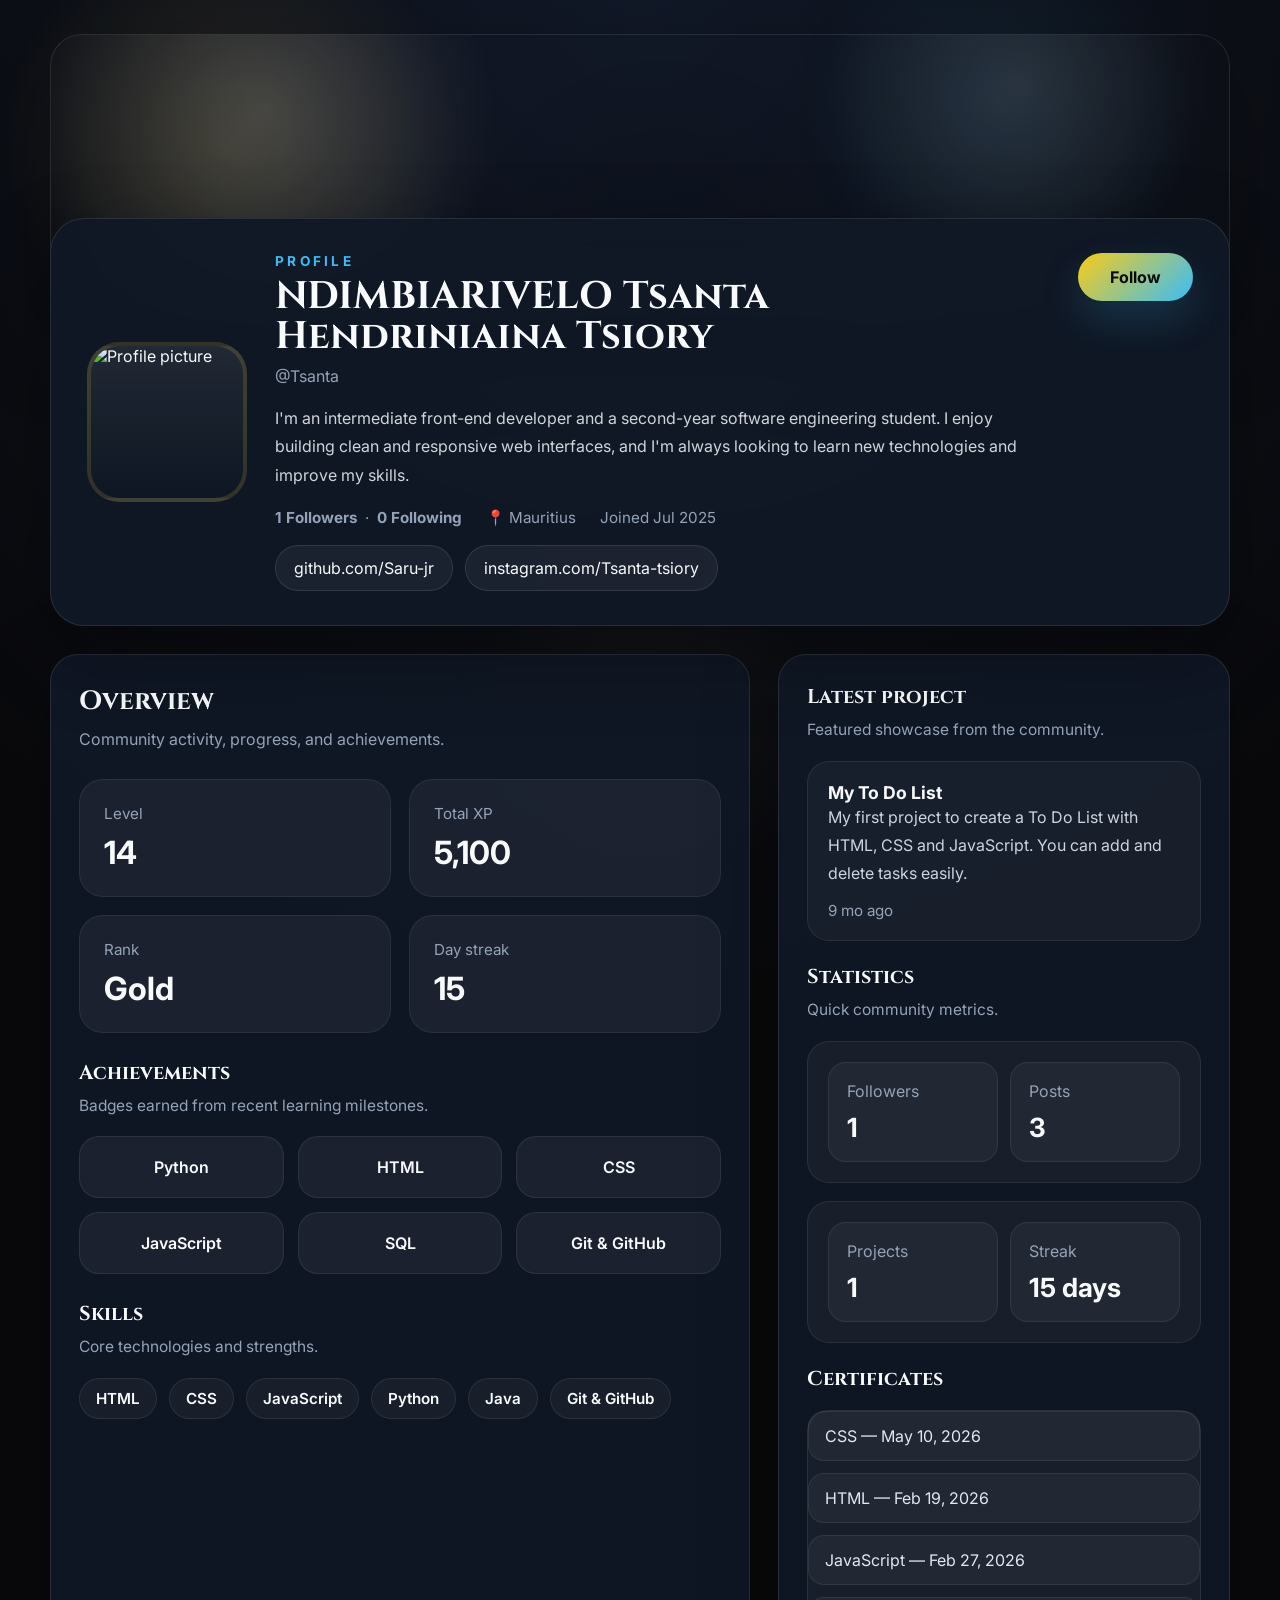
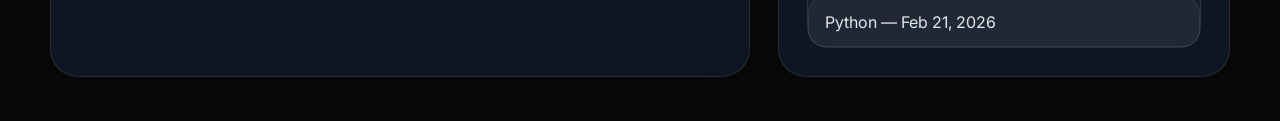
==== user/index.html @ 3a93c249 "ss" ====
<!DOCTYPE html>
<html lang="en">
<head>
    <meta charset="UTF-8">
    <meta name="viewport" content="width=device-width, initial-scale=1.0">
    <title>Profile | Tsanta</title>
    <link rel="preconnect" href="https://fonts.googleapis.com">
    <link rel="preconnect" href="https://fonts.gstatic.com" crossorigin>
    <link href="https://fonts.googleapis.com/css2?family=Cinzel:wght@400;600;700&family=Inter:wght@300;400;500;600;700&display=swap" rel="stylesheet">
    <link rel="stylesheet" href="style.css">
</head>
<body>
    <div class="profile-page">
        <header class="profile-header">
            <div class="cover"></div>
            <div class="profile-card">
                <div class="profile-avatar">
                    <img src="https://images.unsplash.com/photo-1517841905240-472988babdf9?auto=format&fit=crop&w=500&q=80" alt="Profile picture">
                </div>
                <div class="profile-meta">
                    <div class="profile-top">
                        <div>
                            <p class="eyebrow">Profile</p>
                            <h1>NDIMBIARIVELO Tsanta Hendriniaina Tsiory</h1>
                            <p class="username">@Tsanta</p>
                        </div>
                        <button class="btn-follow">Follow</button>
                    </div>
                    <p class="bio">I'm an intermediate front-end developer and a second-year software engineering student. I enjoy building clean and responsive web interfaces, and I'm always looking to learn new technologies and improve my skills.</p>
                    <div class="profile-details">
                        <span><strong>1 Followers</strong> · <strong>0 Following</strong></span>
                        <span>📍 Mauritius</span>
                        <span>Joined Jul 2025</span>
                    </div>
                    <div class="social-links">
                        <a href="#">github.com/Saru-jr</a>
                        <a href="#">instagram.com/Tsanta-tsiory</a>
                    </div>
                </div>
            </div>
        </header>

        <main class="profile-grid">
            <section class="panel panel-main">
                <div class="panel-header">
                    <div>
                        <h2>Overview</h2>
                        <p class="panel-subtitle">Community activity, progress, and achievements.</p>
                    </div>
                </div>
                <div class="stats-grid">
                    <article class="stat-card">
                        <span>Level</span>
                        <strong>14</strong>
                    </article>
                    <article class="stat-card">
                        <span>Total XP</span>
                        <strong>5,100</strong>
                    </article>
                    <article class="stat-card">
                        <span>Rank</span>
                        <strong>Gold</strong>
                    </article>
                    <article class="stat-card">
                        <span>Day streak</span>
                        <strong>15</strong>
                    </article>
                </div>

                <div class="panel-block">
                    <div class="section-title">
                        <h3>Achievements</h3>
                        <span>Badges earned from recent learning milestones.</span>
                    </div>
                    <div class="badges-grid">
                        <span class="badge">Python</span>
                        <span class="badge">HTML</span>
                        <span class="badge">CSS</span>
                        <span class="badge">JavaScript</span>
                        <span class="badge">SQL</span>
                        <span class="badge">Git & GitHub</span>
                    </div>
                </div>

                <div class="panel-block">
                    <div class="section-title">
                        <h3>Skills</h3>
                        <span>Core technologies and strengths.</span>
                    </div>
                    <div class="skill-list">
                        <span>HTML</span>
                        <span>CSS</span>
                        <span>JavaScript</span>
                        <span>Python</span>
                        <span>Java</span>
                        <span>Git & GitHub</span>
                    </div>
                </div>
            </section>

            <aside class="panel panel-aside">
                <div class="card-block">
                    <div class="section-title">
                        <h3>Latest project</h3>
                        <span>Featured showcase from the community.</span>
                    </div>
                    <article class="project-card">
                        <div>
                            <h4>My To Do List</h4>
                            <p>My first project to create a To Do List with HTML, CSS and JavaScript. You can add and delete tasks easily.</p>
                        </div>
                        <span class="project-meta">9 mo ago</span>
                    </article>
                </div>

                <div class="card-block">
                    <div class="section-title">
                        <h3>Statistics</h3>
                        <span>Quick community metrics.</span>
                    </div>
                    <div class="metric-row">
                        <div>
                            <span>Followers</span>
                            <strong>1</strong>
                        </div>
                        <div>
                            <span>Posts</span>
                            <strong>3</strong>
                        </div>
                    </div>
                    <div class="metric-row">
                        <div>
                            <span>Projects</span>
                            <strong>1</strong>
                        </div>
                        <div>
                            <span>Streak</span>
                            <strong>15 days</strong>
                        </div>
                    </div>
                </div>

                <div class="card-block">
                    <div class="section-title">
                        <h3>Certificates</h3>
                    </div>
                    <ul class="certificate-list">
                        <li>CSS — May 10, 2026</li>
                        <li>HTML — Feb 19, 2026</li>
                        <li>JavaScript — Feb 27, 2026</li>
                        <li>Python — Feb 21, 2026</li>
                    </ul>
                </div>
            </aside>
        </main>
    </div>
</body>
</html>
---- user/style.css ----
:root {
    --bg: #09090B;
    --surface: rgba(17, 24, 39, 0.92);
    --surface-soft: rgba(255, 255, 255, 0.05);
    --border: rgba(255, 255, 255, 0.10);
    --gold: #D4AF37;
    --blue: #38BDF8;
    --text: #F9FAFB;
    --muted: #94A3B8;
}

* {
    margin: 0;
    padding: 0;
    box-sizing: border-box;
}

body {
    font-family: 'Inter', sans-serif;
    color: var(--text);
    min-height: 100vh;
    background: radial-gradient(circle at top, #111827 0%, #09090B 55%);
    overflow-x: hidden;
}

body::before {
    content: "";
    position: fixed;
    inset: 0;
    background-image:
        radial-gradient(circle at 18% 16%, rgba(212, 175, 55, 0.14), transparent 18%),
        radial-gradient(circle at 78% 12%, rgba(56, 189, 248, 0.08), transparent 16%),
        radial-gradient(circle at 50% 80%, rgba(212, 175, 55, 0.06), transparent 20%);
    pointer-events: none;
    z-index: -1;
}

button,
a {
    font: inherit;
}

a {
    color: inherit;
}

.profile-page {
    width: min(1180px, calc(100% - 36px));
    margin: 0 auto;
    padding: 34px 0 44px;
}

.profile-header {
    position: relative;
    margin-bottom: 28px;
}

.cover {
    height: 280px;
    border-radius: 32px;
    background: linear-gradient(135deg, rgba(212, 175, 55, 0.18), rgba(56, 189, 248, 0.22));
    background-image: radial-gradient(circle at 18% 28%, rgba(255,255,255,0.16), transparent 24%), radial-gradient(circle at 82% 18%, rgba(255,255,255,0.1), transparent 20%), radial-gradient(circle at 52% 78%, rgba(0, 0, 0, 0.12), transparent 30%);
    border: 1px solid var(--border);
    box-shadow: 0 32px 90px rgba(0, 0, 0, 0.28);
}

.profile-card {
    display: grid;
    grid-template-columns: 160px 1fr;
    gap: 28px;
    align-items: center;
    padding: 34px 36px;
    background: var(--surface);
    border: 1px solid var(--border);
    border-radius: 34px;
    margin-top: -96px;
    backdrop-filter: blur(18px);
    box-shadow: 0 28px 80px rgba(0, 0, 0, 0.3);
}

.profile-avatar {
    width: 160px;
    height: 160px;
    border-radius: 32px;
    overflow: hidden;
    border: 4px solid rgba(212, 175, 55, 0.18);
    background: linear-gradient(180deg, rgba(255,255,255,0.08), transparent);
}

.profile-avatar img {
    width: 100%;
    height: 100%;
    object-fit: cover;
}

.profile-meta {
    display: flex;
    flex-direction: column;
    gap: 18px;
}

.profile-top {
    display: flex;
    justify-content: space-between;
    gap: 24px;
    align-items: flex-start;
}

.eyebrow {
    margin: 0 0 8px;
    font-size: 0.85rem;
    font-weight: 700;
    text-transform: uppercase;
    letter-spacing: 0.24em;
    color: var(--blue);
}

.profile-meta h1 {
    margin: 0;
    font-family: 'Cinzel', serif;
    font-size: clamp(2rem, 3vw, 3rem);
    line-height: 1.05;
    color: var(--text);
}

.username {
    margin: 8px 0 0;
    color: var(--muted);
    font-size: 1rem;
}

.bio {
    margin: 0;
    max-width: 760px;
    line-height: 1.8;
    color: #d1d5db;
}

.profile-details {
    display: flex;
    flex-wrap: wrap;
    gap: 12px 24px;
    color: var(--muted);
    font-size: 0.95rem;
}

.profile-details span {
    display: inline-flex;
    align-items: center;
    gap: 0.5rem;
}

.social-links {
    display: flex;
    flex-wrap: wrap;
    gap: 12px;
}

.social-links a {
    color: var(--text);
    text-decoration: none;
    background: var(--surface-soft);
    border: 1px solid var(--border);
    padding: 12px 18px;
    border-radius: 999px;
    transition: transform 0.24s ease, background 0.24s ease;
}

.social-links a:hover {
    background: rgba(56, 189, 248, 0.14);
    transform: translateY(-1px);
}

.btn-follow {
    border: none;
    border-radius: 999px;
    padding: 14px 32px;
    background: linear-gradient(135deg, #facc15, #38bdf8);
    color: #09090B;
    font-weight: 700;
    cursor: pointer;
    box-shadow: 0 18px 40px rgba(56, 189, 248, 0.18);
    transition: transform 0.2s ease, opacity 0.2s ease;
}

.btn-follow:hover {
    transform: translateY(-2px);
    opacity: 0.95;
}

.profile-grid {
    display: grid;
    grid-template-columns: minmax(0, 1.55fr) minmax(280px, 1fr);
    gap: 28px;
}

.panel {
    background: var(--surface);
    border-radius: 28px;
    border: 1px solid var(--border);
    padding: 28px;
    box-shadow: 0 20px 80px rgba(0, 0, 0, 0.28);
}

.panel-main {
    display: flex;
    flex-direction: column;
    gap: 26px;
}

.panel-header {
    display: flex;
    justify-content: space-between;
    align-items: flex-start;
    gap: 18px;
}

.panel-header h2 {
    margin: 0;
    font-size: 1.65rem;
    font-family: 'Cinzel', serif;
}

.panel-subtitle {
    margin: 8px 0 0;
    color: var(--muted);
    font-size: 1rem;
    line-height: 1.6;
}

.stats-grid {
    display: grid;
    grid-template-columns: repeat(2, minmax(0, 1fr));
    gap: 18px;
}

.stat-card {
    display: flex;
    flex-direction: column;
    gap: 10px;
    padding: 24px;
    background: rgba(255,255,255,0.05);
    border: 1px solid rgba(255,255,255,0.07);
    border-radius: 24px;
}

.stat-card span {
    color: var(--muted);
    font-size: 0.95rem;
}

.stat-card strong {
    font-size: 2rem;
    color: var(--text);
}

.panel-block {
    display: flex;
    flex-direction: column;
    gap: 18px;
}

.section-title {
    display: flex;
    flex-direction: column;
    gap: 8px;
}

.section-title h3 {
    margin: 0;
    font-size: 1.25rem;
    font-family: 'Cinzel', serif;
}

.section-title span {
    color: var(--muted);
    font-size: 0.97rem;
    line-height: 1.6;
}

.badges-grid {
    display: grid;
    grid-template-columns: repeat(3, minmax(0, 1fr));
    gap: 14px;
}

.badge {
    display: inline-flex;
    align-items: center;
    justify-content: center;
    min-height: 62px;
    padding: 14px 18px;
    border-radius: 20px;
    background: rgba(255,255,255,0.05);
    border: 1px solid rgba(255,255,255,0.08);
    color: var(--text);
    font-weight: 600;
}

.skill-list {
    display: flex;
    flex-wrap: wrap;
    gap: 12px;
}

.skill-list span {
    display: inline-flex;
    padding: 10px 16px;
    border-radius: 999px;
    border: 1px solid rgba(255,255,255,0.08);
    background: rgba(255,255,255,0.04);
    color: var(--text);
    font-size: 0.95rem;
    font-weight: 600;
}

.panel-aside {
    display: grid;
    gap: 22px;
}

.card-block {
    display: flex;
    flex-direction: column;
    gap: 18px;
}

.project-card,
.metric-row,
.certificate-list {
    background: rgba(255,255,255,0.04);
    border: 1px solid rgba(255,255,255,0.08);
    border-radius: 22px;
    padding: 20px;
}

.project-card {
    display: grid;
    gap: 14px;
}

.project-card h4 {
    margin: 0;
    font-size: 1.1rem;
    color: var(--text);
}

.project-card p {
    margin: 0;
    line-height: 1.75;
    color: #cbd5e1;
}

.project-meta {
    color: var(--muted);
    font-size: 0.95rem;
}

.metric-row {
    display: grid;
    grid-template-columns: 1fr 1fr;
    gap: 12px;
}

.metric-row div {
    padding: 18px;
    border-radius: 18px;
    background: rgba(255,255,255,0.04);
    border: 1px solid rgba(255,255,255,0.08);
}

.metric-row span {
    display: block;
    color: var(--muted);
    margin-bottom: 10px;
}

.metric-row strong {
    font-size: 1.65rem;
    color: var(--text);
}

.certificate-list {
    list-style: none;
    margin: 0;
    padding: 0;
    display: grid;
    gap: 12px;
}

.certificate-list li {
    padding: 14px 16px;
    border-radius: 16px;
    background: rgba(255,255,255,0.04);
    border: 1px solid rgba(255,255,255,0.08);
    color: #e2e8f0;
}

@media (max-width: 980px) {
    .profile-card {
        grid-template-columns: 1fr;
        text-align: center;
        align-items: center;
    }

    .profile-top {
        flex-direction: column;
        align-items: center;
    }

    .profile-details {
        justify-content: center;
    }

    .profile-grid {
        grid-template-columns: 1fr;
    }

    .stats-grid {
        grid-template-columns: 1fr;
    }

    .badges-grid {
        grid-template-columns: repeat(2, minmax(0, 1fr));
    }
}

@media (max-width: 620px) {
    .profile-page {
        padding: 18px 14px 30px;
    }

    .profile-card {
        padding: 22px 20px;
    }

    .cover {
        height: 220px;
    }

    .stat-card {
        padding: 18px 20px;
    }

    .badge,
    .skill-list span,
    .metric-row div,
    .certificate-list li {
        font-size: 0.92rem;
    }
}
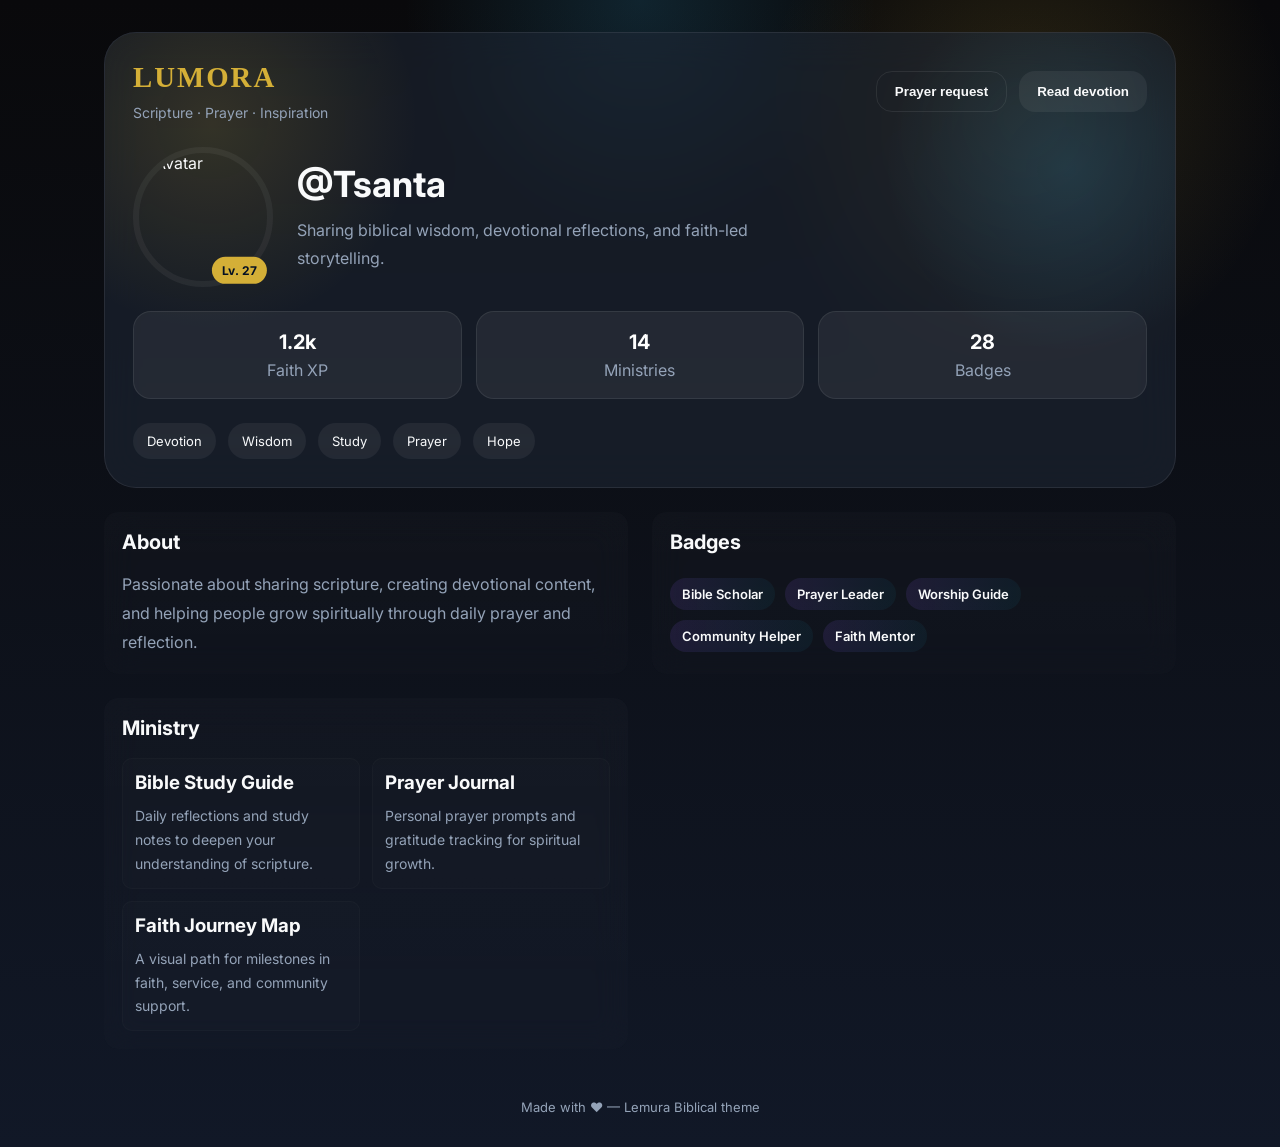
==== commit 42c63949: "profile" ====
--- a/user/index.html
+++ b/user/index.html
@@ -1,158 +1,97 @@
 <!DOCTYPE html>
 <html lang="en">
 <head>
-    <meta charset="UTF-8">
-    <meta name="viewport" content="width=device-width, initial-scale=1.0">
-    <title>Profile | Tsanta</title>
-    <link rel="preconnect" href="https://fonts.googleapis.com">
-    <link rel="preconnect" href="https://fonts.gstatic.com" crossorigin>
-    <link href="https://fonts.googleapis.com/css2?family=Cinzel:wght@400;600;700&family=Inter:wght@300;400;500;600;700&display=swap" rel="stylesheet">
-    <link rel="stylesheet" href="style.css">
+  <meta charset="utf-8">
+  <meta name="viewport" content="width=device-width, initial-scale=1">
+  <title>Lemura Profile — Tsanta</title>
+  <link rel="preconnect" href="https://fonts.googleapis.com">
+  <link href="https://fonts.googleapis.com/css2?family=Inter:wght@300;400;600;700&family=Poppins:wght@400;600&display=swap" rel="stylesheet">
+  <link rel="stylesheet" href="style.css">
 </head>
 <body>
-    <div class="profile-page">
-        <header class="profile-header">
-            <div class="cover"></div>
-            <div class="profile-card">
-                <div class="profile-avatar">
-                    <img src="https://images.unsplash.com/photo-1517841905240-472988babdf9?auto=format&fit=crop&w=500&q=80" alt="Profile picture">
-                </div>
-                <div class="profile-meta">
-                    <div class="profile-top">
-                        <div>
-                            <p class="eyebrow">Profile</p>
-                            <h1>NDIMBIARIVELO Tsanta Hendriniaina Tsiory</h1>
-                            <p class="username">@Tsanta</p>
-                        </div>
-                        <button class="btn-follow">Follow</button>
-                    </div>
-                    <p class="bio">I'm an intermediate front-end developer and a second-year software engineering student. I enjoy building clean and responsive web interfaces, and I'm always looking to learn new technologies and improve my skills.</p>
-                    <div class="profile-details">
-                        <span><strong>1 Followers</strong> · <strong>0 Following</strong></span>
-                        <span>📍 Mauritius</span>
-                        <span>Joined Jul 2025</span>
-                    </div>
-                    <div class="social-links">
-                        <a href="#">github.com/Saru-jr</a>
-                        <a href="#">instagram.com/Tsanta-tsiory</a>
-                    </div>
-                </div>
+
+  <div class="page-shell">
+    <div class="page-grid">
+      <section class="hero-card">
+        <div class="hero-overlay"></div>
+        <div class="hero-header">
+          <div class="hero-meta">
+            <span class="hero-pill"><a href="/index.html">LUMORA</a></span>
+            <div class="hero-tag">Scripture · Prayer · Inspiration</div>
+          </div>
+          <div class="hero-actions">
+            <button class="btn btn-ghost">Prayer request</button>
+            <button class="btn btn-soft">Read devotion</button>
+          </div>
+        </div>
+
+        <div class="hero-body">
+          <div class="hero-profile">
+            <div class="avatar-wrap">
+              <img src="" alt="Avatar" class="avatar">
+              <div class="level">Lv. 27</div>
             </div>
-        </header>
+            <div>
+              <h1>@Tsanta</h1>
+              <p class="hero-description">Sharing biblical wisdom, devotional reflections, and faith-led storytelling.</p>
+            </div>
+          </div>
 
-        <main class="profile-grid">
-            <section class="panel panel-main">
-                <div class="panel-header">
-                    <div>
-                        <h2>Overview</h2>
-                        <p class="panel-subtitle">Community activity, progress, and achievements.</p>
-                    </div>
-                </div>
-                <div class="stats-grid">
-                    <article class="stat-card">
-                        <span>Level</span>
-                        <strong>14</strong>
-                    </article>
-                    <article class="stat-card">
-                        <span>Total XP</span>
-                        <strong>5,100</strong>
-                    </article>
-                    <article class="stat-card">
-                        <span>Rank</span>
-                        <strong>Gold</strong>
-                    </article>
-                    <article class="stat-card">
-                        <span>Day streak</span>
-                        <strong>15</strong>
-                    </article>
-                </div>
+          <div class="hero-stats">
+            <div class="stat-item"><strong>1.2k</strong><span>Faith XP</span></div>
+            <div class="stat-item"><strong>14</strong><span>Ministries</span></div>
+            <div class="stat-item"><strong>28</strong><span>Badges</span></div>
+          </div>
 
-                <div class="panel-block">
-                    <div class="section-title">
-                        <h3>Achievements</h3>
-                        <span>Badges earned from recent learning milestones.</span>
-                    </div>
-                    <div class="badges-grid">
-                        <span class="badge">Python</span>
-                        <span class="badge">HTML</span>
-                        <span class="badge">CSS</span>
-                        <span class="badge">JavaScript</span>
-                        <span class="badge">SQL</span>
-                        <span class="badge">Git & GitHub</span>
-                    </div>
-                </div>
+          <div class="hero-tags">
+            <span>Devotion</span>
+            <span>Wisdom</span>
+            <span>Study</span>
+            <span>Prayer</span>
+            <span>Hope</span>
+          </div>
+        </div>
+      </section>
 
-                <div class="panel-block">
-                    <div class="section-title">
-                        <h3>Skills</h3>
-                        <span>Core technologies and strengths.</span>
-                    </div>
-                    <div class="skill-list">
-                        <span>HTML</span>
-                        <span>CSS</span>
-                        <span>JavaScript</span>
-                        <span>Python</span>
-                        <span>Java</span>
-                        <span>Git & GitHub</span>
-                    </div>
-                </div>
-            </section>
+      <section class="content-grid">
+        <article class="card about-card">
+          <div class="card-head"><h2>About</h2></div>
+          <p>Passionate about sharing scripture, creating devotional content, and helping people grow spiritually through daily prayer and reflection.</p>
+        </article>
+        <article class="card badges-card">
+          <div class="card-head"><h2>Badges</h2></div>
+          <div class="badges">
+            <span class="badge">Bible Scholar</span>
+            <span class="badge">Prayer Leader</span>
+            <span class="badge">Worship Guide</span>
+            <span class="badge">Community Helper</span>
+            <span class="badge">Faith Mentor</span>
+          </div>
+        </article>
 
-            <aside class="panel panel-aside">
-                <div class="card-block">
-                    <div class="section-title">
-                        <h3>Latest project</h3>
-                        <span>Featured showcase from the community.</span>
-                    </div>
-                    <article class="project-card">
-                        <div>
-                            <h4>My To Do List</h4>
-                            <p>My first project to create a To Do List with HTML, CSS and JavaScript. You can add and delete tasks easily.</p>
-                        </div>
-                        <span class="project-meta">9 mo ago</span>
-                    </article>
-                </div>
+        <article class="card projects-card">
+          <div class="card-head"><h2>Ministry</h2></div>
+          <div class="projects">
+            <div class="project">
+              <h3>Bible Study Guide</h3>
+              <p>Daily reflections and study notes to deepen your understanding of scripture.</p>
+            </div>
+            <div class="project">
+              <h3>Prayer Journal</h3>
+              <p>Personal prayer prompts and gratitude tracking for spiritual growth.</p>
+            </div>
+            <div class="project">
+              <h3>Faith Journey Map</h3>
+              <p>A visual path for milestones in faith, service, and community support.</p>
+            </div>
+          </div>
+        </article>
+      </section>
 
-                <div class="card-block">
-                    <div class="section-title">
-                        <h3>Statistics</h3>
-                        <span>Quick community metrics.</span>
-                    </div>
-                    <div class="metric-row">
-                        <div>
-                            <span>Followers</span>
-                            <strong>1</strong>
-                        </div>
-                        <div>
-                            <span>Posts</span>
-                            <strong>3</strong>
-                        </div>
-                    </div>
-                    <div class="metric-row">
-                        <div>
-                            <span>Projects</span>
-                            <strong>1</strong>
-                        </div>
-                        <div>
-                            <span>Streak</span>
-                            <strong>15 days</strong>
-                        </div>
-                    </div>
-                </div>
+      <footer class="lemura-foot">Made with ♥ — Lemura Biblical theme</footer>
+    </div>
+  </div>
 
-                <div class="card-block">
-                    <div class="section-title">
-                        <h3>Certificates</h3>
-                    </div>
-                    <ul class="certificate-list">
-                        <li>CSS — May 10, 2026</li>
-                        <li>HTML — Feb 19, 2026</li>
-                        <li>JavaScript — Feb 27, 2026</li>
-                        <li>Python — Feb 21, 2026</li>
-                    </ul>
-                </div>
-            </aside>
-        </main>
-    </div>
+  <script src="script.js"></script>
 </body>
 </html>
--- a/user/style.css
+++ b/user/style.css
@@ -1,451 +1,491 @@
 :root {
     --bg: #09090B;
-    --surface: rgba(17, 24, 39, 0.92);
-    --surface-soft: rgba(255, 255, 255, 0.05);
-    --border: rgba(255, 255, 255, 0.10);
+    --secondary: #111827;
+    --card: rgba(31, 41, 55, 0.55);
     --gold: #D4AF37;
     --blue: #38BDF8;
     --text: #F9FAFB;
     --muted: #94A3B8;
+    --border: rgba(255, 255, 255, 0.08);
+    --radius: 24px;
 }
 
 * {
+    box-sizing: border-box;
     margin: 0;
     padding: 0;
-    box-sizing: border-box;
+}
+
+html,
+body {
+    min-height: 100%;
 }
 
 body {
     font-family: 'Inter', sans-serif;
     color: var(--text);
-    min-height: 100vh;
-    background: radial-gradient(circle at top, #111827 0%, #09090B 55%);
+    background: radial-gradient(circle at top, rgba(56, 189, 248, 0.15), transparent 18%),
+        radial-gradient(circle at 80% 10%, rgba(212, 175, 55, 0.16), transparent 18%),
+        linear-gradient(180deg, var(--bg) 0%, var(--secondary) 100%);
+    -webkit-font-smoothing: antialiased;
     overflow-x: hidden;
 }
 
-body::before {
-    content: "";
-    position: fixed;
+.page-shell {
+    max-width: 1120px;
+    margin: 0 auto;
+    padding: 32px 24px;
+}
+
+.page-grid {
+    display: grid;
+    gap: 24px;
+}
+
+.lemura-top {
+    display: flex;
+    justify-content: space-between;
+    align-items: center;
+    gap: 16px;
+    padding: 20px 24px;
+    background: var(--secondary);
+    border: 1px solid var(--border);
+    border-radius: 26px;
+    backdrop-filter: blur(18px);
+}
+
+.btn {
+    border: none;
+    border-radius: 16px;
+    font-weight: 600;
+    cursor: pointer;
+    padding: 12px 18px;
+}
+
+.btn-accent {
+    color: #fff;
+    background: linear-gradient(90deg, var(--gold), var(--blue));
+    box-shadow: 0 18px 40px rgba(212, 175, 55, 0.18);
+}
+
+.btn-soft {
+    color: var(--text);
+    background: rgba(255, 255, 255, 0.06);
+}
+
+.btn-ghost {
+    color: var(--text);
+    background: transparent;
+    border: 1px solid var(--border);
+}
+
+.hero-card {
+    position: relative;
+    overflow: hidden;
+    border-radius: 32px;
+    padding: 28px;
+    background: var(--card);
+    border: 1px solid var(--border);
+    backdrop-filter: blur(20px);
+}
+
+.hero-overlay {
+    position: absolute;
     inset: 0;
-    background-image:
-        radial-gradient(circle at 18% 16%, rgba(212, 175, 55, 0.14), transparent 18%),
-        radial-gradient(circle at 78% 12%, rgba(56, 189, 248, 0.08), transparent 16%),
-        radial-gradient(circle at 50% 80%, rgba(212, 175, 55, 0.06), transparent 20%);
+    background: radial-gradient(circle at 10% 20%, rgba(212, 175, 55, 0.16), transparent 20%),
+        radial-gradient(circle at 90% 30%, rgba(56, 189, 248, 0.14), transparent 18%);
     pointer-events: none;
-    z-index: -1;
-}
-
-button,
-a {
-    font: inherit;
-}
-
-a {
-    color: inherit;
-}
-
-.profile-page {
-    width: min(1180px, calc(100% - 36px));
-    margin: 0 auto;
-    padding: 34px 0 44px;
-}
-
-.profile-header {
-    position: relative;
-    margin-bottom: 28px;
-}
-
-.cover {
-    height: 280px;
-    border-radius: 32px;
-    background: linear-gradient(135deg, rgba(212, 175, 55, 0.18), rgba(56, 189, 248, 0.22));
-    background-image: radial-gradient(circle at 18% 28%, rgba(255,255,255,0.16), transparent 24%), radial-gradient(circle at 82% 18%, rgba(255,255,255,0.1), transparent 20%), radial-gradient(circle at 52% 78%, rgba(0, 0, 0, 0.12), transparent 30%);
-    border: 1px solid var(--border);
-    box-shadow: 0 32px 90px rgba(0, 0, 0, 0.28);
-}
-
-.profile-card {
-    display: grid;
-    grid-template-columns: 160px 1fr;
-    gap: 28px;
+}
+
+.hero-header,
+.card-head {
+    display: flex;
+    justify-content: space-between;
     align-items: center;
-    padding: 34px 36px;
-    background: var(--surface);
-    border: 1px solid var(--border);
-    border-radius: 34px;
-    margin-top: -96px;
-    backdrop-filter: blur(18px);
-    box-shadow: 0 28px 80px rgba(0, 0, 0, 0.3);
-}
-
-.profile-avatar {
-    width: 160px;
-    height: 160px;
-    border-radius: 32px;
-    overflow: hidden;
-    border: 4px solid rgba(212, 175, 55, 0.18);
-    background: linear-gradient(180deg, rgba(255,255,255,0.08), transparent);
-}
-
-.profile-avatar img {
-    width: 100%;
-    height: 100%;
-    object-fit: cover;
-}
-
-.profile-meta {
-    display: flex;
-    flex-direction: column;
-    gap: 18px;
-}
-
-.profile-top {
-    display: flex;
-    justify-content: space-between;
-    gap: 24px;
-    align-items: flex-start;
-}
-
-.eyebrow {
-    margin: 0 0 8px;
-    font-size: 0.85rem;
-    font-weight: 700;
-    text-transform: uppercase;
-    letter-spacing: 0.24em;
-    color: var(--blue);
-}
-
-.profile-meta h1 {
-    margin: 0;
-    font-family: 'Cinzel', serif;
-    font-size: clamp(2rem, 3vw, 3rem);
-    line-height: 1.05;
-    color: var(--text);
-}
-
-.username {
-    margin: 8px 0 0;
-    color: var(--muted);
-    font-size: 1rem;
-}
-
-.bio {
-    margin: 0;
-    max-width: 760px;
-    line-height: 1.8;
-    color: #d1d5db;
-}
-
-.profile-details {
-    display: flex;
-    flex-wrap: wrap;
-    gap: 12px 24px;
-    color: var(--muted);
-    font-size: 0.95rem;
-}
-
-.profile-details span {
-    display: inline-flex;
-    align-items: center;
-    gap: 0.5rem;
-}
-
-.social-links {
-    display: flex;
-    flex-wrap: wrap;
-    gap: 12px;
-}
-
-.social-links a {
-    color: var(--text);
-    text-decoration: none;
-    background: var(--surface-soft);
-    border: 1px solid var(--border);
-    padding: 12px 18px;
-    border-radius: 999px;
-    transition: transform 0.24s ease, background 0.24s ease;
-}
-
-.social-links a:hover {
-    background: rgba(56, 189, 248, 0.14);
-    transform: translateY(-1px);
-}
-
-.btn-follow {
-    border: none;
-    border-radius: 999px;
-    padding: 14px 32px;
-    background: linear-gradient(135deg, #facc15, #38bdf8);
-    color: #09090B;
-    font-weight: 700;
-    cursor: pointer;
-    box-shadow: 0 18px 40px rgba(56, 189, 248, 0.18);
-    transition: transform 0.2s ease, opacity 0.2s ease;
-}
-
-.btn-follow:hover {
-    transform: translateY(-2px);
-    opacity: 0.95;
-}
-
-.profile-grid {
-    display: grid;
-    grid-template-columns: minmax(0, 1.55fr) minmax(280px, 1fr);
-    gap: 28px;
-}
-
-.panel {
-    background: var(--surface);
-    border-radius: 28px;
-    border: 1px solid var(--border);
-    padding: 28px;
-    box-shadow: 0 20px 80px rgba(0, 0, 0, 0.28);
-}
-
-.panel-main {
-    display: flex;
-    flex-direction: column;
-    gap: 26px;
-}
-
-.panel-header {
-    display: flex;
-    justify-content: space-between;
-    align-items: flex-start;
-    gap: 18px;
-}
-
-.panel-header h2 {
-    margin: 0;
-    font-size: 1.65rem;
-    font-family: 'Cinzel', serif;
-}
-
-.panel-subtitle {
-    margin: 8px 0 0;
-    color: var(--muted);
-    font-size: 1rem;
-    line-height: 1.6;
-}
-
-.stats-grid {
-    display: grid;
-    grid-template-columns: repeat(2, minmax(0, 1fr));
-    gap: 18px;
-}
-
-.stat-card {
+    gap: 16px;
+    position: relative;
+    z-index: 1;
+}
+
+.hero-meta {
     display: flex;
     flex-direction: column;
     gap: 10px;
-    padding: 24px;
-    background: rgba(255,255,255,0.05);
-    border: 1px solid rgba(255,255,255,0.07);
-    border-radius: 24px;
-}
-
-.stat-card span {
-    color: var(--muted);
-    font-size: 0.95rem;
-}
-
-.stat-card strong {
-    font-size: 2rem;
-    color: var(--text);
-}
-
-.panel-block {
-    display: flex;
-    flex-direction: column;
-    gap: 18px;
-}
-
-.section-title {
-    display: flex;
-    flex-direction: column;
-    gap: 8px;
-}
-
-.section-title h3 {
-    margin: 0;
-    font-size: 1.25rem;
+}
+
+.hero-pill a {
+    text-decoration: none;
     font-family: 'Cinzel', serif;
-}
-
-.section-title span {
-    color: var(--muted);
-    font-size: 0.97rem;
-    line-height: 1.6;
-}
-
-.badges-grid {
+    font-size: 1.8rem;
+    font-weight: 700;
+    color: var(--gold);
+    letter-spacing: 2px;
+    cursor: pointer;
+}
+
+.hero-tag {
+    color: var(--muted);
+    font-size: 14px;
+}
+
+.hero-actions {
+    display: flex;
+    gap: 12px;
+    flex-wrap: wrap;
+    position: relative;
+    z-index: 1;
+}
+
+.hero-body {
+    position: relative;
+    z-index: 1;
+    margin-top: 26px;
+}
+
+.hero-profile {
+    display: flex;
+    gap: 24px;
+    align-items: center;
+    flex-wrap: wrap;
+}
+
+.avatar-wrap {
+    position: relative;
+    min-width: 140px;
+}
+
+.avatar {
+    width: 140px;
+    height: 140px;
+    border-radius: 28px;
+    object-fit: cover;
+    border: 4px solid rgba(255, 255, 255, 0.14);
+}
+
+.level {
+    position: absolute;
+    right: 0;
+    bottom: 0;
+    transform: translate(18%, 18%);
+    background: yellow;
+    color: #041023;
+    padding: 8px 12px;
+    border-radius: 999px;
+    font-size: 12px;
+    font-weight: 700;
+}
+
+.hero-profile h1 {
+    font-size: 36px;
+    margin-bottom: 10px;
+}
+
+.hero-description {
+    max-width: 520px;
+    color: var(--muted);
+    line-height: 1.75;
+}
+
+.hero-stats {
     display: grid;
     grid-template-columns: repeat(3, minmax(0, 1fr));
     gap: 14px;
-}
-
+    margin-top: 24px;
+}
+
+.stat-item {
+    background: rgba(255, 255, 255, 0.06);
+    border: 1px solid rgba(255, 255, 255, 0.08);
+    border-radius: 18px;
+    padding: 18px;
+    text-align: center;
+}
+
+.stat-item strong {
+    display: block;
+    font-size: 20px;
+    color: #fff;
+}
+
+.stat-item span {
+    color: var(--muted);
+    margin-top: 6px;
+    display: block;
+}
+
+.hero-tags,
+.badges {
+    display: flex;
+    flex-wrap: wrap;
+    gap: 12px;
+    margin-top: 24px;
+}
+
+.hero-tags span,
 .badge {
     display: inline-flex;
-    align-items: center;
-    justify-content: center;
-    min-height: 62px;
-    padding: 14px 18px;
-    border-radius: 20px;
-    background: rgba(255,255,255,0.05);
-    border: 1px solid rgba(255,255,255,0.08);
+    padding: 10px 14px;
+    border-radius: 999px;
+    background: rgba(255, 255, 255, 0.06);
     color: var(--text);
-    font-weight: 600;
-}
-
-.skill-list {
-    display: flex;
-    flex-wrap: wrap;
-    gap: 12px;
-}
-
-.skill-list span {
-    display: inline-flex;
-    padding: 10px 16px;
-    border-radius: 999px;
-    border: 1px solid rgba(255,255,255,0.08);
-    background: rgba(255,255,255,0.04);
-    color: var(--text);
-    font-size: 0.95rem;
-    font-weight: 600;
-}
-
-.panel-aside {
-    display: grid;
-    gap: 22px;
-}
-
-.card-block {
-    display: flex;
-    flex-direction: column;
-    gap: 18px;
-}
-
-.project-card,
-.metric-row,
-.certificate-list {
-    background: rgba(255,255,255,0.04);
-    border: 1px solid rgba(255,255,255,0.08);
-    border-radius: 22px;
-    padding: 20px;
-}
-
-.project-card {
-    display: grid;
-    gap: 14px;
-}
-
-.project-card h4 {
-    margin: 0;
-    font-size: 1.1rem;
-    color: var(--text);
-}
-
-.project-card p {
-    margin: 0;
-    line-height: 1.75;
-    color: #cbd5e1;
-}
-
-.project-meta {
-    color: var(--muted);
-    font-size: 0.95rem;
-}
-
-.metric-row {
+    font-size: 13px;
+}
+
+.content-grid {
     display: grid;
     grid-template-columns: 1fr 1fr;
-    gap: 12px;
-}
-
-.metric-row div {
+    gap: 24px;
+}
+
+.card {
+    background: rgba(255, 255, 255, 0.03);
+    border: 1px solid rgba(255, 255, 255, 0.08);
+    border-radius: 28px;
+    padding: 24px;
+    backdrop-filter: blur(16px);
+}
+
+.card-head h2 {
+    font-size: 20px;
+    margin: 0;
+}
+
+.card p {
+    color: var(--muted);
+    line-height: 1.8;
+    margin-top: 16px;
+}
+
+.projects {
+    display: grid;
+    gap: 16px;
+    margin-top: 18px;
+}
+
+.project {
     padding: 18px;
-    border-radius: 18px;
-    background: rgba(255,255,255,0.04);
-    border: 1px solid rgba(255,255,255,0.08);
-}
-
-.metric-row span {
+    border-radius: 20px;
+    background: rgba(255, 255, 255, 0.04);
+    border: 1px solid rgba(255, 255, 255, 0.07);
+}
+
+.project h3 {
+    margin: 0 0 8px;
+}
+
+.project p {
+    color: var(--muted);
+    line-height: 1.7;
+    margin: 0;
+}
+
+.lemura-foot {
+    text-align: center;
+    color: var(--muted);
+    margin-top: 16px;
+    font-size: 14px;
+}
+
+@media (max-width:980px) {
+    .content-grid {
+        grid-template-columns: 1fr;
+    }
+}
+
+@media (max-width:760px) {
+    .page-shell {
+        padding: 20px 16px;
+    }
+
+    .lemura-top {
+        flex-direction: column;
+        align-items: flex-start;
+    }
+
+    .hero-profile {
+        flex-direction: column;
+        align-items: flex-start;
+    }
+
+    .hero-stats {
+        grid-template-columns: 1fr;
+    }
+
+    .hero-actions {
+        width: 100%;
+        justify-content: flex-start;
+    }
+}
+
+@media (prefers-reduced-motion: no-preference) {
+    .btn {
+        transition: transform .18s ease, box-shadow .18s ease, background-color .18s ease;
+    }
+
+    .btn:hover {
+        transform: translateY(-1px);
+    }
+}
+
+.profile-card {
+    background: linear-gradient(180deg, rgba(255, 255, 255, 0.02), rgba(255, 255, 255, 0.01));
+    padding: 22px;
+    border-radius: var(--radius);
+    backdrop-filter: blur(6px);
+    border: 1px solid var(--glass)
+}
+
+.avatar-wrap {
+    position: relative;
+    display: flex;
+    justify-content: center
+}
+
+.avatar {
+    width: 140px;
+    height: 140px;
+    border-radius: 50%;
+    object-fit: cover;
+    border: 6px solid rgba(255, 255, 255, 0.05)
+}
+
+.level {
+    position: absolute;
+    right: 16px;
+    bottom: 8px;
+    background: #D4AF37;
+    color: #041023;
+    padding: 6px 10px;
+    border-radius: 999px;
+    font-weight: 700;
+    font-size: 12px
+}
+
+.handle {
+    margin-top: 14px;
+    font-size: 22px
+}
+
+.tagline {
+    color: var(--muted);
+    margin: 8px 0 16px
+}
+
+.mini-stats {
+    display: flex;
+    gap: 10px;
+    list-style: none;
+    margin-bottom: 14px
+}
+
+.mini-stats li {
+    background: rgba(255, 255, 255, 0.02);
+    padding: 10px 12px;
+    border-radius: 10px;
+    text-align: center
+}
+
+.mini-stats strong {
     display: block;
-    color: var(--muted);
-    margin-bottom: 10px;
-}
-
-.metric-row strong {
-    font-size: 1.65rem;
-    color: var(--text);
-}
-
-.certificate-list {
-    list-style: none;
-    margin: 0;
-    padding: 0;
+    color: var(--accent)
+}
+
+.socials {
+    display: flex;
+    gap: 10px;
+    margin-top: 10px
+}
+
+.socials a {
+    color: var(--muted);
+    text-decoration: none;
+    font-size: 14px
+}
+
+.content {
+    display: flex;
+    flex-direction: column;
+    gap: 16px
+}
+
+.card {
+    background: linear-gradient(180deg, rgba(255, 255, 255, 0.02), rgba(255, 255, 255, 0.01));
+    padding: 18px;
+    border-radius: 14px;
+    border: 1px solid var(--glass)
+}
+
+.card h3 {
+    margin-bottom: 10px
+}
+
+.badges {
+    display: flex;
+    flex-wrap: wrap;
+    gap: 10px
+}
+
+.badge {
+    background: linear-gradient(90deg, rgba(139, 92, 246, 0.12), rgba(6, 182, 212, 0.06));
+    color: var(--accent);
+    padding: 8px 12px;
+    border-radius: 999px;
+    font-weight: 600
+}
+
+.projects {
     display: grid;
-    gap: 12px;
-}
-
-.certificate-list li {
-    padding: 14px 16px;
-    border-radius: 16px;
-    background: rgba(255,255,255,0.04);
-    border: 1px solid rgba(255,255,255,0.08);
-    color: #e2e8f0;
-}
-
-@media (max-width: 980px) {
+    grid-template-columns: repeat(auto-fit, minmax(220px, 1fr));
+    gap: 12px
+}
+
+.project {
+    padding: 12px;
+    background: rgba(255, 255, 255, 0.01);
+    border-radius: 10px;
+    border: 1px solid rgba(255, 255, 255, 0.02)
+}
+
+.project h4 {
+    margin-bottom: 6px
+}
+
+.project p {
+    color: var(--muted);
+    font-size: 14px
+}
+
+.lemura-foot {
+    text-align: center;
+    color: var(--muted);
+    margin-top: 26px;
+    font-size: 13px
+}
+
+@media (max-width:900px) {
+    .profile-wrap {
+        grid-template-columns: 1fr;
+    }
+
     .profile-card {
-        grid-template-columns: 1fr;
-        text-align: center;
-        align-items: center;
-    }
-
-    .profile-top {
-        flex-direction: column;
-        align-items: center;
-    }
-
-    .profile-details {
-        justify-content: center;
-    }
-
-    .profile-grid {
-        grid-template-columns: 1fr;
-    }
-
-    .stats-grid {
-        grid-template-columns: 1fr;
-    }
-
-    .badges-grid {
-        grid-template-columns: repeat(2, minmax(0, 1fr));
-    }
-}
-
-@media (max-width: 620px) {
-    .profile-page {
-        padding: 18px 14px 30px;
-    }
-
-    .profile-card {
-        padding: 22px 20px;
-    }
-
-    .cover {
-        height: 220px;
-    }
-
-    .stat-card {
-        padding: 18px 20px;
-    }
-
-    .badge,
-    .skill-list span,
-    .metric-row div,
-    .certificate-list li {
-        font-size: 0.92rem;
-    }
-}
+        order: 2
+    }
+
+    .content {
+        order: 1
+    }
+
+    .lemura-app {
+        padding: 16px
+    }
+}
+
+@media (prefers-reduced-motion: no-preference) {
+    .btn-accent {
+        transition: transform .18s ease
+    }
+
+    .btn-accent:active {
+        transform: translateY(1px)
+    }
+}
